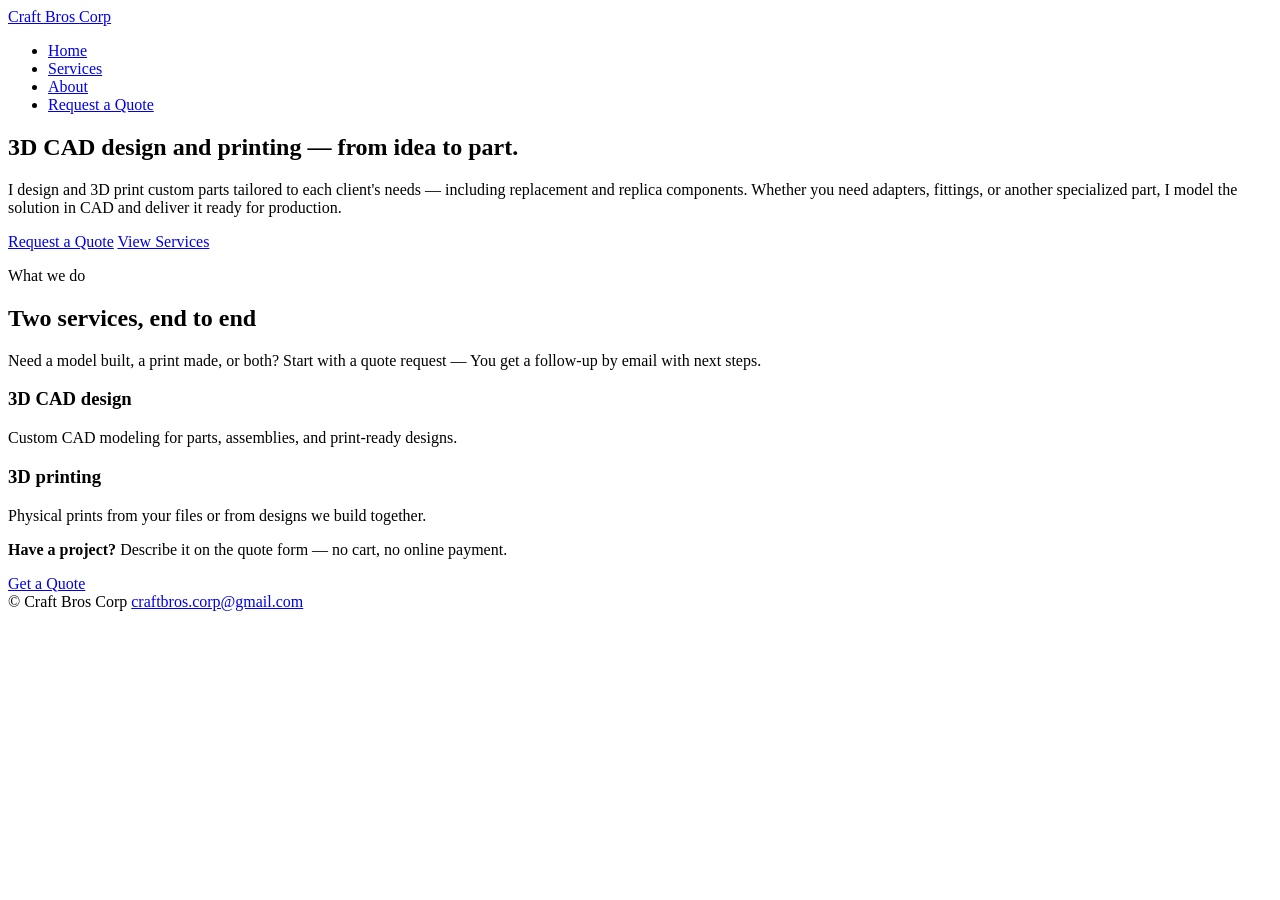
==== index.html @ a64ac5c0 "Initial Craft Bros Corp site" ====
<!DOCTYPE html>
<html lang="en">
<head>
 <meta charset="UTF-8">
 <meta name="viewport" content="width=device-width, initial-scale=1">
 <title>Craft Bros Corp — CAD Design &amp; 3D Printing</title>
 <meta name="description" content="Craft Bros Corp — 3D CAD design and 3D printing services.">
 <link rel="stylesheet" href="css/styles.css">
</head>
<body>
 <header class="site-header">
  <div class="header-inner">
   <a class="logo" href="index.html">Craft Bros <span>Corp</span></a>
   <nav aria-label="Main">
    <ul class="nav">
     <li><a href="index.html" aria-current="page">Home</a></li>
     <li><a href="services.html">Services</a></li>
     <li><a href="about.html">About</a></li>
     <li><a href="quote.html">Request a Quote</a></li>
    </ul>
   </nav>
  </div>
 </header>

 <section class="hero">
  <div class="hero-inner">
   <h1>3D CAD design and printing — from idea to part.</h1>
   <p>
    I design and 3D print custom parts tailored to each client's needs — including replacement and replica components. Whether you need adapters, fittings, or another specialized part, I model the solution in CAD and deliver it ready for production.
   </p>
   <div class="hero-actions">
    <a class="btn btn-primary" href="quote.html">Request a Quote</a>
    <a class="btn btn-ghost" href="services.html">View Services</a>
   </div>
  </div>
 </section>

 <main>
  <div class="wrap">
   <p class="section-label">What we do</p>
   <h2>Two services, end to end</h2>
   <p class="lead">
    Need a model built, a print made, or both? Start with a quote request —
    You get a follow-up by email with next steps.
   </p>

   <div class="card-grid">
    <article class="card">
     <h3>3D CAD design</h3>
     <p>Custom CAD modeling for parts, assemblies, and print-ready designs.</p>
    </article>
    <article class="card">
     <h3>3D printing</h3>
     <p>Physical prints from your files or from designs we build together.</p>
    </article>
   </div>

   <div class="cta-strip">
    <p><strong>Have a project?</strong> Describe it on the quote form — no cart, no online payment.</p>
    <a class="btn btn-primary" href="quote.html">Get a Quote</a>
   </div>
  </div>
 </main>

 <footer class="site-footer">
  <div class="footer-inner">
   <span>&copy; Craft Bros Corp</span>
   <span><a href="mailto:craftbros.corp@gmail.com">craftbros.corp@gmail.com</a></span>
  </div>
 </footer>
</body>
</html>
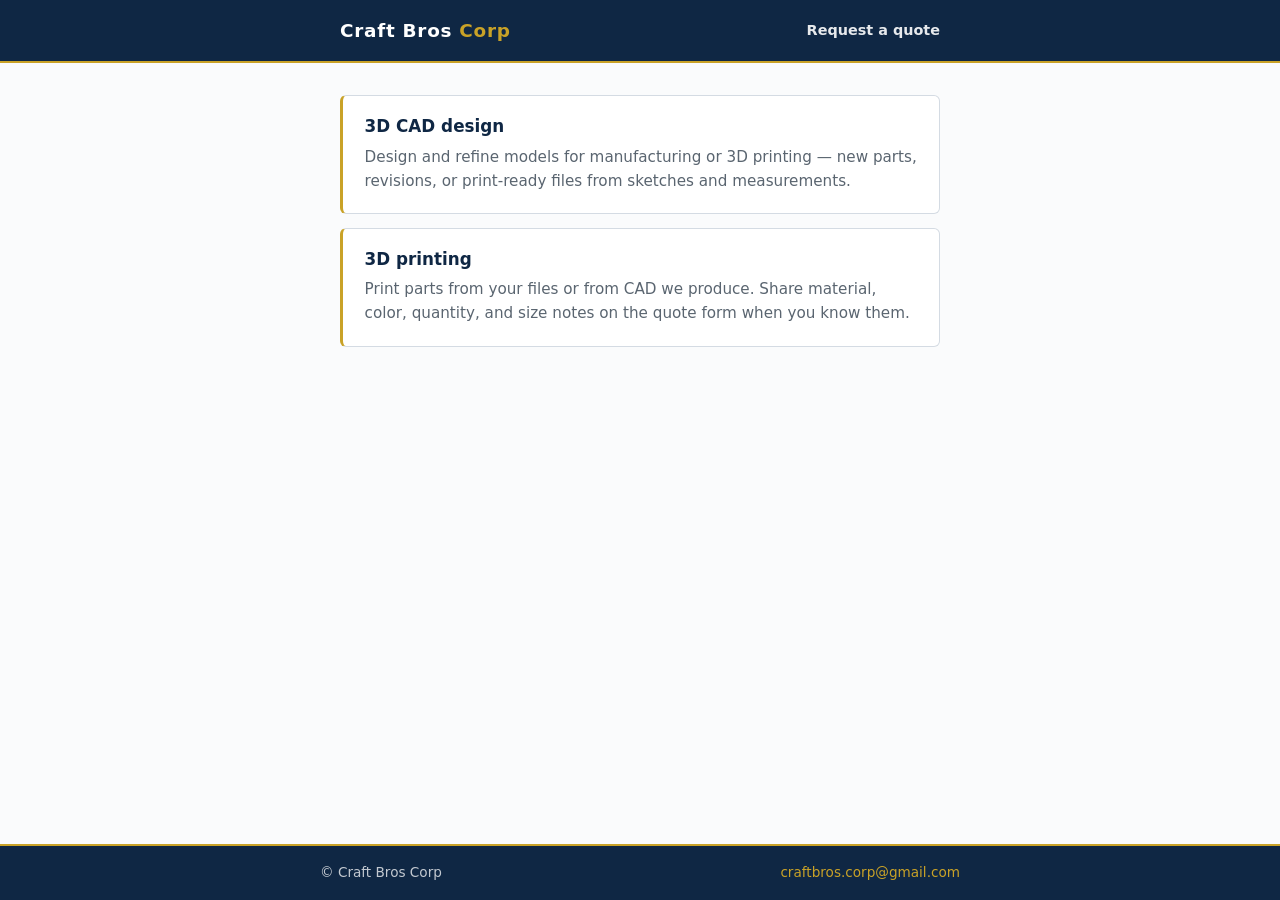
==== commit 8384038c: "Minimal site: craft service rows only Co-authored-by: pdoggy24 <pdoggy24@users.noreply.github.com>" ====
--- a/index.html
+++ b/index.html
@@ -11,54 +11,28 @@
  <header class="site-header">
   <div class="header-inner">
    <a class="logo" href="index.html">Craft Bros <span>Corp</span></a>
-   <nav aria-label="Main">
-    <ul class="nav">
-     <li><a href="index.html" aria-current="page">Home</a></li>
-     <li><a href="services.html">Services</a></li>
-     <li><a href="about.html">About</a></li>
-     <li><a href="quote.html">Request a Quote</a></li>
-    </ul>
-   </nav>
+   <a class="header-link" href="mailto:craftbros.corp@gmail.com?subject=Quote%20request%20%E2%80%94%20Craft%20Bros%20Corp">Request a quote</a>
   </div>
  </header>
 
- <section class="hero">
-  <div class="hero-inner">
-   <h1>3D CAD design and printing — from idea to part.</h1>
-   <p>
-    I design and 3D print custom parts tailored to each client's needs — including replacement and replica components. Whether you need adapters, fittings, or another specialized part, I model the solution in CAD and deliver it ready for production.
-   </p>
-   <div class="hero-actions">
-    <a class="btn btn-primary" href="quote.html">Request a Quote</a>
-    <a class="btn btn-ghost" href="services.html">View Services</a>
-   </div>
-  </div>
- </section>
-
  <main>
   <div class="wrap">
-   <p class="section-label">What we do</p>
-   <h2>Two services, end to end</h2>
-   <p class="lead">
-    Need a model built, a print made, or both? Start with a quote request —
-    You get a follow-up by email with next steps.
-   </p>
-
-   <div class="card-grid">
-    <article class="card">
+   <ul class="service-list">
+    <li class="service-item">
      <h3>3D CAD design</h3>
-     <p>Custom CAD modeling for parts, assemblies, and print-ready designs.</p>
-    </article>
-    <article class="card">
+     <p>
+      Design and refine models for manufacturing or 3D printing — new parts,
+      revisions, or print-ready files from sketches and measurements.
+     </p>
+    </li>
+    <li class="service-item">
      <h3>3D printing</h3>
-     <p>Physical prints from your files or from designs we build together.</p>
-    </article>
-   </div>
-
-   <div class="cta-strip">
-    <p><strong>Have a project?</strong> Describe it on the quote form — no cart, no online payment.</p>
-    <a class="btn btn-primary" href="quote.html">Get a Quote</a>
-   </div>
+     <p>
+      Print parts from your files or from CAD we produce. Share material,
+      color, quantity, and size notes on the quote form when you know them.
+     </p>
+    </li>
+   </ul>
   </div>
  </main>
 
--- a/css/styles.css
+++ b/css/styles.css
@@ -0,0 +1,122 @@
+/* Craft Bros Corp — minimal */
+:root {
+  --navy: #0f2744;
+  --gold: #c9a227;
+  --ink: #1a1a1a;
+  --muted: #5a6570;
+  --line: #d4dbe3;
+  --white: #ffffff;
+  --bg: #fafbfc;
+  --radius: 6px;
+  --max: 640px;
+  --font: system-ui, -apple-system, "Segoe UI", Roboto, Helvetica, Arial, sans-serif;
+}
+
+*, *::before, *::after { box-sizing: border-box; }
+
+body {
+  margin: 0;
+  font-family: var(--font);
+  font-size: 1rem;
+  line-height: 1.6;
+  color: var(--ink);
+  background: var(--bg);
+  min-height: 100vh;
+  display: flex;
+  flex-direction: column;
+}
+
+a { color: var(--navy); }
+a:hover { color: var(--gold); }
+
+.site-header {
+  background: var(--navy);
+  color: var(--white);
+  border-bottom: 2px solid var(--gold);
+}
+
+.header-inner {
+  max-width: var(--max);
+  margin: 0 auto;
+  padding: 1rem 1.25rem;
+  display: flex;
+  align-items: center;
+  justify-content: space-between;
+  gap: 1rem;
+}
+
+.logo {
+  font-weight: 700;
+  font-size: 1.15rem;
+  letter-spacing: 0.04em;
+  color: var(--white);
+  text-decoration: none;
+}
+.logo span { color: var(--gold); }
+
+.header-link {
+  color: rgba(255,255,255,0.9);
+  text-decoration: none;
+  font-size: 0.9rem;
+  font-weight: 600;
+}
+.header-link:hover { color: var(--gold); }
+
+main { flex: 1; width: 100%; }
+
+.wrap {
+  max-width: var(--max);
+  margin: 0 auto;
+  padding: 2rem 1.25rem 2.5rem;
+}
+
+.service-list {
+  list-style: none;
+  margin: 0;
+  padding: 0;
+  display: flex;
+  flex-direction: column;
+  gap: 0.85rem;
+}
+
+.service-item {
+  background: var(--white);
+  border: 1px solid var(--line);
+  border-radius: var(--radius);
+  padding: 1.25rem 1.35rem;
+  border-left: 3px solid var(--gold);
+}
+
+.service-item h3 {
+  margin: 0 0 0.4rem;
+  font-size: 1.05rem;
+  color: var(--navy);
+  line-height: 1.3;
+}
+
+.service-item p {
+  margin: 0;
+  color: var(--muted);
+  font-size: 0.95rem;
+}
+
+.site-footer {
+  background: var(--navy);
+  color: rgba(255,255,255,0.75);
+  font-size: 0.85rem;
+  padding: 1rem 1.25rem;
+  border-top: 2px solid var(--gold);
+  margin-top: auto;
+}
+
+.footer-inner {
+  max-width: var(--max);
+  margin: 0 auto;
+  display: flex;
+  flex-wrap: wrap;
+  justify-content: space-between;
+  gap: 0.5rem 1.5rem;
+}
+
+.site-footer a { color: var(--gold); text-decoration: none; }
+.site-footer a:hover { text-decoration: underline; }
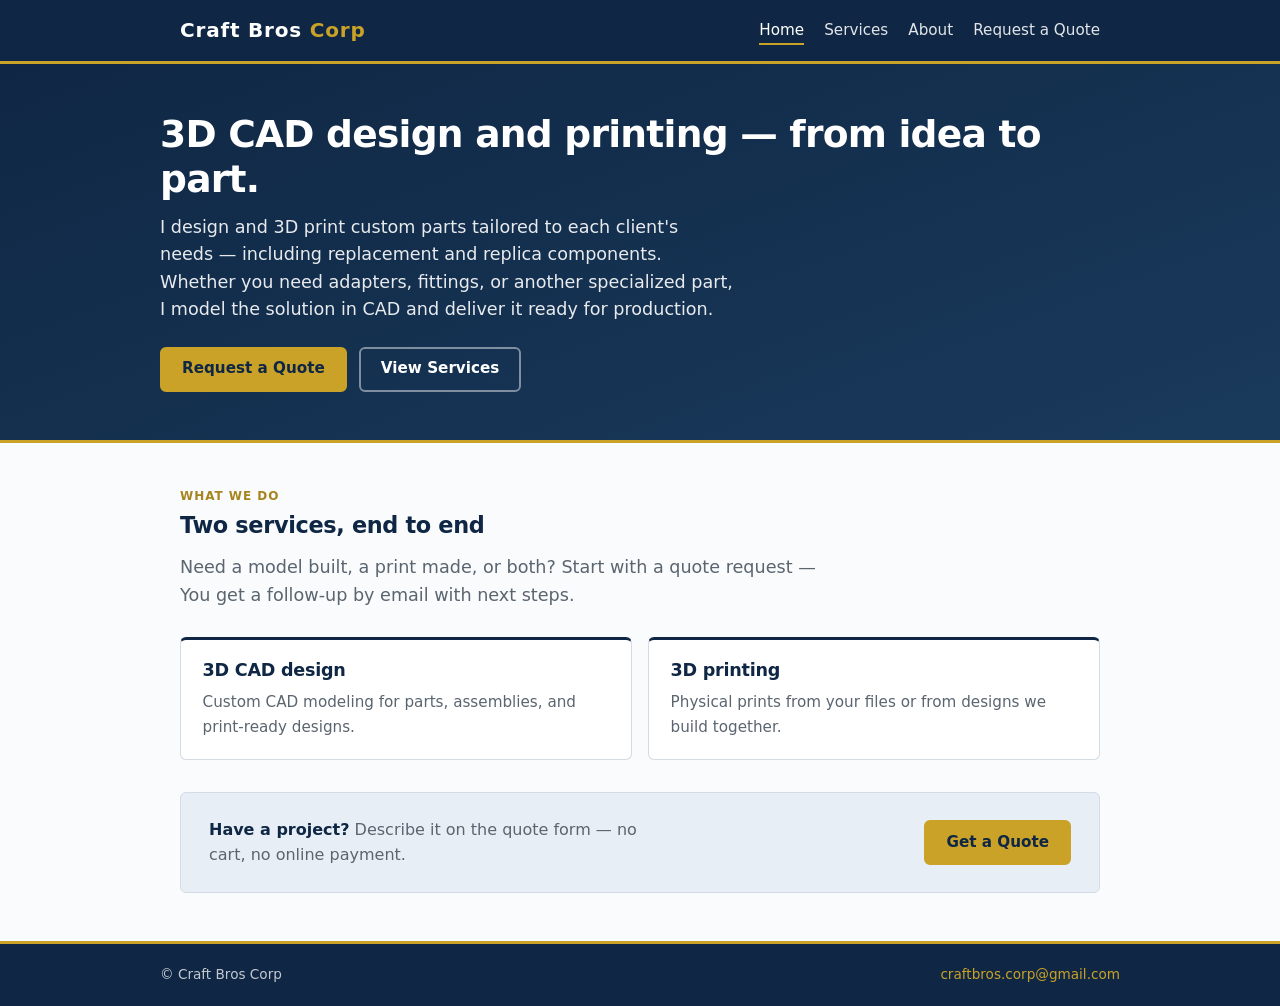
==== commit 87090737: "Restore the full multi-page Craft Bros Corp site. Replace the minimal homepage with the full site: h" ====
--- a/index.html
+++ b/index.html
@@ -11,28 +11,54 @@
  <header class="site-header">
   <div class="header-inner">
    <a class="logo" href="index.html">Craft Bros <span>Corp</span></a>
-   <a class="header-link" href="mailto:craftbros.corp@gmail.com?subject=Quote%20request%20%E2%80%94%20Craft%20Bros%20Corp">Request a quote</a>
+   <nav aria-label="Main">
+    <ul class="nav">
+     <li><a href="index.html" aria-current="page">Home</a></li>
+     <li><a href="services.html">Services</a></li>
+     <li><a href="about.html">About</a></li>
+     <li><a href="quote.html">Request a Quote</a></li>
+    </ul>
+   </nav>
   </div>
  </header>
 
+ <section class="hero">
+  <div class="hero-inner">
+   <h1>3D CAD design and printing — from idea to part.</h1>
+   <p>
+    I design and 3D print custom parts tailored to each client's needs — including replacement and replica components. Whether you need adapters, fittings, or another specialized part, I model the solution in CAD and deliver it ready for production.
+   </p>
+   <div class="hero-actions">
+    <a class="btn btn-primary" href="quote.html">Request a Quote</a>
+    <a class="btn btn-ghost" href="services.html">View Services</a>
+   </div>
+  </div>
+ </section>
+
  <main>
   <div class="wrap">
-   <ul class="service-list">
-    <li class="service-item">
+   <p class="section-label">What we do</p>
+   <h2>Two services, end to end</h2>
+   <p class="lead">
+    Need a model built, a print made, or both? Start with a quote request —
+    You get a follow-up by email with next steps.
+   </p>
+
+   <div class="card-grid">
+    <article class="card">
      <h3>3D CAD design</h3>
-     <p>
-      Design and refine models for manufacturing or 3D printing — new parts,
-      revisions, or print-ready files from sketches and measurements.
-     </p>
-    </li>
-    <li class="service-item">
+     <p>Custom CAD modeling for parts, assemblies, and print-ready designs.</p>
+    </article>
+    <article class="card">
      <h3>3D printing</h3>
-     <p>
-      Print parts from your files or from CAD we produce. Share material,
-      color, quantity, and size notes on the quote form when you know them.
-     </p>
-    </li>
-   </ul>
+     <p>Physical prints from your files or from designs we build together.</p>
+    </article>
+   </div>
+
+   <div class="cta-strip">
+    <p><strong>Have a project?</strong> Describe it on the quote form — no cart, no online payment.</p>
+    <a class="btn btn-primary" href="quote.html">Get a Quote</a>
+   </div>
   </div>
  </main>
 
--- a/css/styles.css
+++ b/css/styles.css
@@ -1,18 +1,24 @@
-/* Craft Bros Corp — minimal */
+/* Craft Bros Corp — service site styles */
 :root {
   --navy: #0f2744;
+  --navy-mid: #1a3a5c;
+  --navy-soft: #e8eef5;
   --gold: #c9a227;
+  --gold-dark: #a6851f;
+  --gold-soft: #f7f1de;
   --ink: #1a1a1a;
   --muted: #5a6570;
   --line: #d4dbe3;
   --white: #ffffff;
   --bg: #fafbfc;
   --radius: 6px;
-  --max: 640px;
+  --max: 960px;
   --font: system-ui, -apple-system, "Segoe UI", Roboto, Helvetica, Arial, sans-serif;
 }
 
 *, *::before, *::after { box-sizing: border-box; }
+
+html { scroll-behavior: smooth; }
 
 body {
   margin: 0;
@@ -26,86 +32,381 @@
   flex-direction: column;
 }
 
-a { color: var(--navy); }
-a:hover { color: var(--gold); }
-
+img { max-width: 100%; height: auto; }
+
+a { color: var(--navy-mid); }
+a:hover { color: var(--gold-dark); }
+
+/* Header / nav */
 .site-header {
   background: var(--navy);
   color: var(--white);
-  border-bottom: 2px solid var(--gold);
+  border-bottom: 3px solid var(--gold);
 }
 
 .header-inner {
   max-width: var(--max);
   margin: 0 auto;
-  padding: 1rem 1.25rem;
+  padding: 0.9rem 1.25rem;
   display: flex;
   align-items: center;
   justify-content: space-between;
   gap: 1rem;
+  flex-wrap: wrap;
 }
 
 .logo {
   font-weight: 700;
-  font-size: 1.15rem;
+  font-size: 1.25rem;
   letter-spacing: 0.04em;
   color: var(--white);
   text-decoration: none;
 }
 .logo span { color: var(--gold); }
 
-.header-link {
-  color: rgba(255,255,255,0.9);
+.nav {
+  display: flex;
+  gap: 0.25rem 1.25rem;
+  flex-wrap: wrap;
+  list-style: none;
+  margin: 0;
+  padding: 0;
+}
+
+.nav a {
+  color: rgba(255,255,255,0.88);
   text-decoration: none;
-  font-size: 0.9rem;
-  font-weight: 600;
-}
-.header-link:hover { color: var(--gold); }
-
-main { flex: 1; width: 100%; }
+  font-size: 0.95rem;
+  padding: 0.2rem 0;
+  border-bottom: 2px solid transparent;
+}
+.nav a:hover,
+.nav a[aria-current="page"] {
+  color: var(--white);
+  border-bottom-color: var(--gold);
+}
+
+/* Main layout */
+main {
+  flex: 1;
+  width: 100%;
+}
 
 .wrap {
   max-width: var(--max);
   margin: 0 auto;
-  padding: 2rem 1.25rem 2.5rem;
-}
-
-.service-list {
-  list-style: none;
-  margin: 0;
-  padding: 0;
-  display: flex;
-  flex-direction: column;
-  gap: 0.85rem;
-}
-
-.service-item {
+  padding: 2rem 1.25rem 3rem;
+}
+
+.hero {
+  background: linear-gradient(160deg, var(--navy) 0%, var(--navy-mid) 100%);
+  color: var(--white);
+  padding: 3rem 1.25rem;
+  border-bottom: 3px solid var(--gold);
+}
+
+.hero-inner {
+  max-width: var(--max);
+  margin: 0 auto;
+}
+
+.hero h1 {
+  margin: 0 0 0.75rem;
+  font-size: clamp(1.75rem, 4vw, 2.35rem);
+  font-weight: 700;
+  letter-spacing: -0.02em;
+  line-height: 1.2;
+  color: var(--white);
+}
+
+.hero p {
+  margin: 0 0 1.5rem;
+  max-width: 36rem;
+  font-size: 1.1rem;
+  color: rgba(255,255,255,0.9);
+  line-height: 1.55;
+}
+
+.hero-actions {
+  display: flex;
+  flex-wrap: wrap;
+  gap: 0.75rem;
+}
+
+/* Buttons */
+.btn {
+  display: inline-block;
+  padding: 0.65rem 1.25rem;
+  font-size: 0.95rem;
+  font-weight: 600;
+  font-family: inherit;
+  text-decoration: none;
+  border-radius: var(--radius);
+  border: 2px solid transparent;
+  cursor: pointer;
+  line-height: 1.3;
+  transition: background 0.15s, color 0.15s, border-color 0.15s;
+}
+
+.btn-primary {
+  background: var(--gold);
+  color: var(--navy);
+  border-color: var(--gold);
+}
+.btn-primary:hover {
+  background: var(--gold-dark);
+  border-color: var(--gold-dark);
+  color: var(--navy);
+}
+
+.btn-ghost {
+  background: transparent;
+  color: var(--white);
+  border-color: rgba(255,255,255,0.45);
+}
+.btn-ghost:hover {
+  border-color: var(--gold);
+  color: var(--gold);
+}
+
+.btn-outline {
+  background: var(--white);
+  color: var(--navy);
+  border-color: var(--navy);
+}
+.btn-outline:hover {
+  background: var(--navy);
+  color: var(--white);
+}
+
+.btn-block { width: 100%; text-align: center; }
+
+/* Typography */
+h1, h2, h3 {
+  color: var(--navy);
+  line-height: 1.25;
+  letter-spacing: -0.015em;
+}
+
+h1 { font-size: 1.85rem; margin: 0 0 1rem; }
+h2 { font-size: 1.4rem; margin: 0 0 0.85rem; }
+h3 { font-size: 1.1rem; margin: 0 0 0.5rem; }
+
+.lead {
+  font-size: 1.1rem;
+  color: var(--muted);
+  max-width: 40rem;
+  margin: 0 0 1.75rem;
+}
+
+.section-label {
+  display: inline-block;
+  font-size: 0.75rem;
+  font-weight: 700;
+  letter-spacing: 0.08em;
+  text-transform: uppercase;
+  color: var(--gold-dark);
+  margin-bottom: 0.35rem;
+}
+
+.placeholder-note {
+  display: inline-block;
+  font-size: 0.7rem;
+  font-weight: 600;
+  letter-spacing: 0.04em;
+  text-transform: uppercase;
+  color: var(--gold-dark);
+  background: var(--gold-soft);
+  border: 1px solid #e6d59a;
+  padding: 0.15rem 0.45rem;
+  border-radius: 3px;
+  margin-left: 0.4rem;
+  vertical-align: middle;
+}
+
+/* Cards / grids */
+.card-grid {
+  display: grid;
+  grid-template-columns: repeat(auto-fit, minmax(220px, 1fr));
+  gap: 1rem;
+  margin: 1.5rem 0 2rem;
+}
+
+.card {
   background: var(--white);
   border: 1px solid var(--line);
   border-radius: var(--radius);
   padding: 1.25rem 1.35rem;
-  border-left: 3px solid var(--gold);
-}
-
-.service-item h3 {
-  margin: 0 0 0.4rem;
-  font-size: 1.05rem;
-  color: var(--navy);
-  line-height: 1.3;
-}
-
-.service-item p {
+  border-top: 3px solid var(--navy);
+}
+
+.card h3 { margin-top: 0; }
+.card p {
   margin: 0;
   color: var(--muted);
   font-size: 0.95rem;
 }
 
+.service-list {
+  list-style: none;
+  margin: 0 0 2rem;
+  padding: 0;
+  display: flex;
+  flex-direction: column;
+  gap: 1rem;
+}
+
+.service-item {
+  background: var(--white);
+  border: 1px solid var(--line);
+  border-radius: var(--radius);
+  padding: 1.35rem 1.5rem;
+  border-left: 4px solid var(--gold);
+}
+
+.service-item p {
+  margin: 0.35rem 0 0;
+  color: var(--muted);
+}
+
+/* About */
+.about-block {
+  background: var(--white);
+  border: 1px solid var(--line);
+  border-radius: var(--radius);
+  padding: 1.5rem 1.75rem;
+  margin-bottom: 1.5rem;
+}
+
+.about-block p:last-child { margin-bottom: 0; }
+
+.contact-box {
+  background: var(--navy-soft);
+  border: 1px solid var(--line);
+  border-left: 4px solid var(--navy);
+  border-radius: var(--radius);
+  padding: 1.25rem 1.5rem;
+}
+
+.contact-box a { font-weight: 600; }
+
+/* Form */
+.form-panel {
+  background: var(--white);
+  border: 1px solid var(--line);
+  border-radius: var(--radius);
+  padding: 1.5rem 1.75rem;
+  max-width: 36rem;
+}
+
+.form-intro {
+  color: var(--muted);
+  margin: 0 0 1.25rem;
+  font-size: 0.95rem;
+}
+
+.field {
+  margin-bottom: 1.1rem;
+}
+
+.field label {
+  display: block;
+  font-weight: 600;
+  font-size: 0.9rem;
+  color: var(--navy);
+  margin-bottom: 0.35rem;
+}
+
+.field .hint {
+  display: block;
+  font-weight: 400;
+  font-size: 0.8rem;
+  color: var(--muted);
+  margin-top: 0.15rem;
+}
+
+.field input,
+.field textarea,
+.field select {
+  width: 100%;
+  padding: 0.6rem 0.75rem;
+  font-size: 1rem;
+  font-family: inherit;
+  border: 1px solid var(--line);
+  border-radius: var(--radius);
+  background: var(--white);
+  color: var(--ink);
+}
+.field input:focus,
+.field textarea:focus,
+.field select:focus {
+  outline: 2px solid var(--gold);
+  outline-offset: 1px;
+  border-color: var(--gold-dark);
+}
+
+.field textarea { min-height: 120px; resize: vertical; }
+
+.file-note {
+  background: var(--gold-soft);
+  border: 1px dashed var(--gold-dark);
+  border-radius: var(--radius);
+  padding: 0.85rem 1rem;
+  font-size: 0.9rem;
+  color: var(--navy);
+  margin-bottom: 1.25rem;
+}
+
+.form-actions {
+  display: flex;
+  flex-wrap: wrap;
+  gap: 0.75rem;
+  margin-top: 0.5rem;
+}
+
+.form-status {
+  margin-top: 1rem;
+  padding: 0.85rem 1rem;
+  border-radius: var(--radius);
+  font-size: 0.9rem;
+  display: none;
+}
+.form-status.show { display: block; }
+.form-status.ok {
+  background: #e8f5ec;
+  border: 1px solid #a3d4b0;
+  color: #1a5c2e;
+}
+.form-status.warn {
+  background: var(--gold-soft);
+  border: 1px solid #e6d59a;
+  color: var(--navy);
+}
+
+/* CTA strip */
+.cta-strip {
+  background: var(--navy-soft);
+  border: 1px solid var(--line);
+  border-radius: var(--radius);
+  padding: 1.5rem 1.75rem;
+  display: flex;
+  flex-wrap: wrap;
+  align-items: center;
+  justify-content: space-between;
+  gap: 1rem;
+  margin-top: 2rem;
+}
+
+.cta-strip p { margin: 0; color: var(--muted); max-width: 28rem; }
+.cta-strip strong { color: var(--navy); }
+
+/* Footer */
 .site-footer {
   background: var(--navy);
   color: rgba(255,255,255,0.75);
   font-size: 0.85rem;
-  padding: 1rem 1.25rem;
-  border-top: 2px solid var(--gold);
+  padding: 1.25rem 1.25rem;
+  border-top: 3px solid var(--gold);
   margin-top: auto;
 }
 
@@ -120,3 +421,8 @@
 
 .site-footer a { color: var(--gold); text-decoration: none; }
 .site-footer a:hover { text-decoration: underline; }
+
+@media (max-width: 520px) {
+  .header-inner { flex-direction: column; align-items: flex-start; }
+  .form-panel { padding: 1.25rem; }
+}
